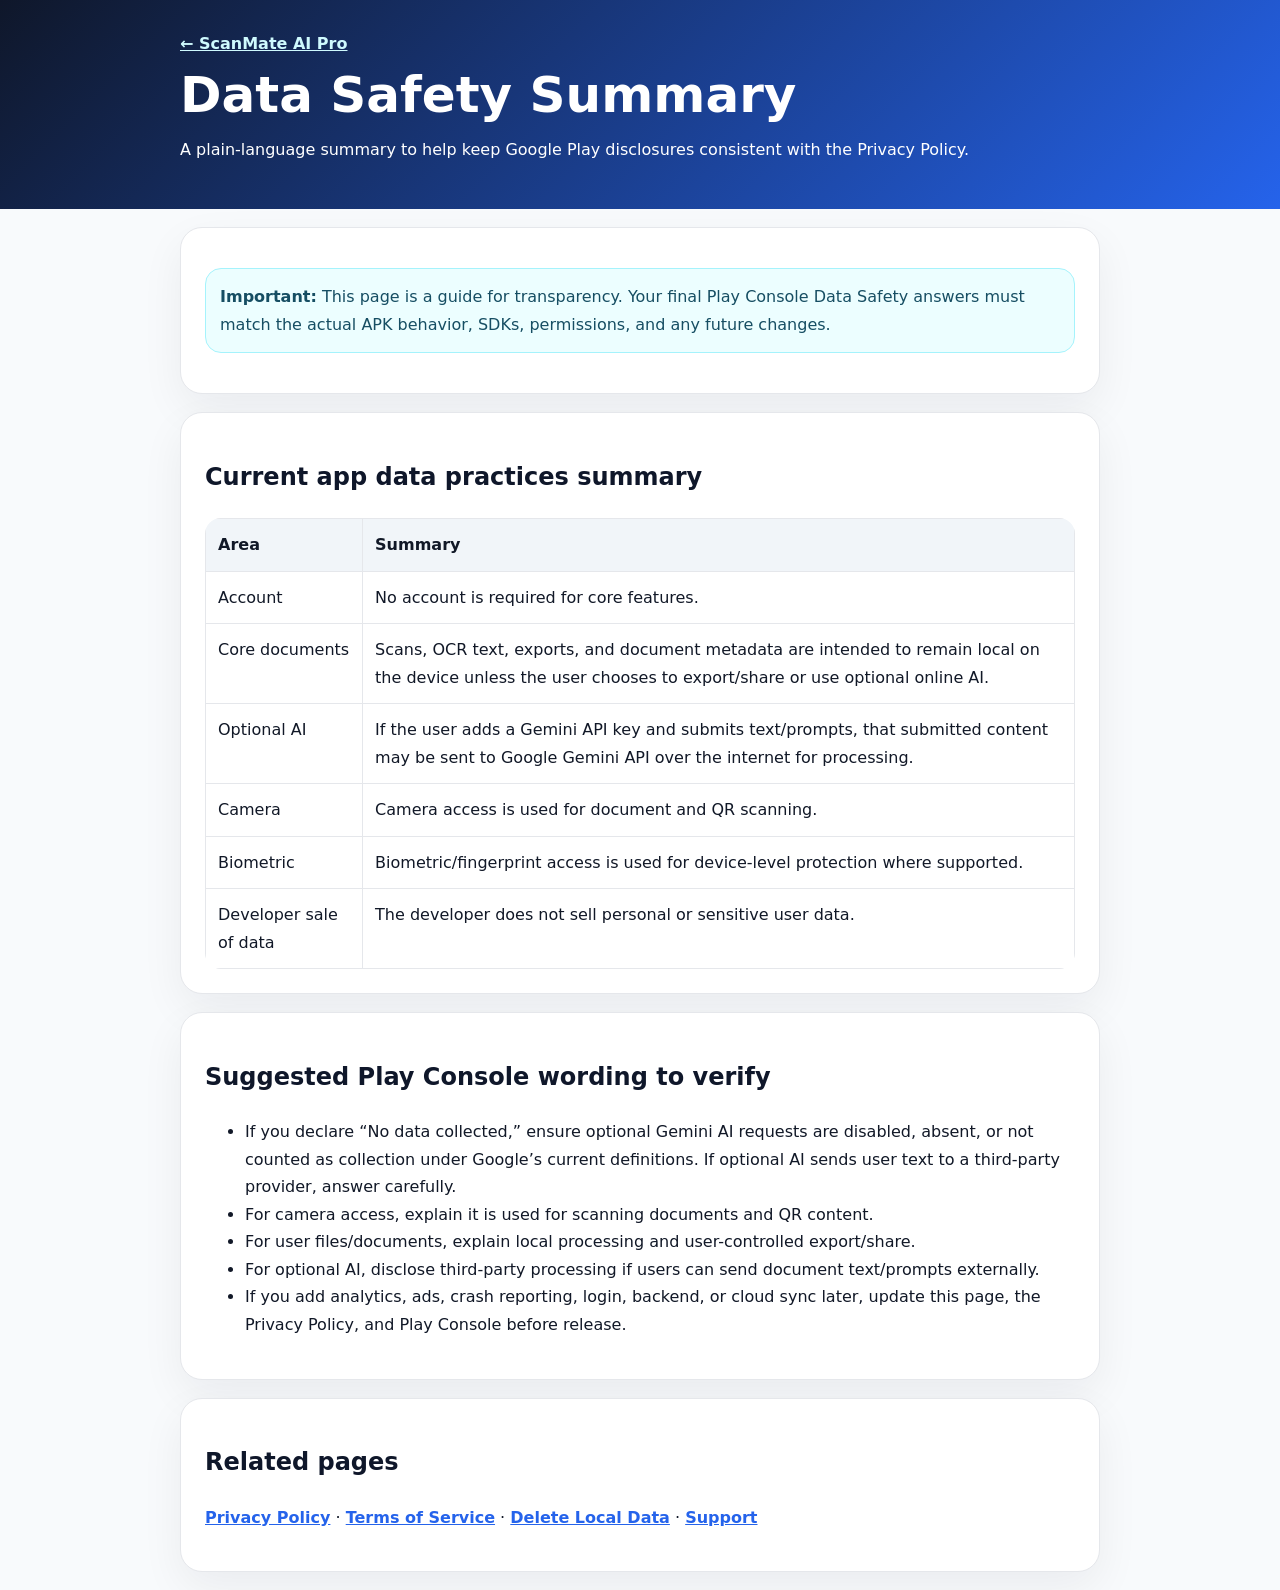
==== data-safety.html @ 618969b6 "Add files via upload" ====
<!doctype html>
<html lang="en">
<head><meta charset="utf-8"><meta name="viewport" content="width=device-width, initial-scale=1"><title>Data Safety Summary — ScanMate AI Pro</title><style>body{margin:0;background:#f8fafc;color:#111827;font-family:Inter,system-ui,-apple-system,"Segoe UI",Arial,sans-serif;line-height:1.72}.top{background:linear-gradient(135deg,#0f172a,#2563eb);color:white;padding:30px 0}.wrap{width:min(920px,calc(100% - 32px));margin:auto}.card{background:white;border:1px solid #e5e7eb;border-radius:22px;padding:24px;margin:18px 0;box-shadow:0 16px 44px rgba(15,23,42,.06)}h1{font-size:clamp(32px,5vw,50px);line-height:1;margin:12px 0}h2{color:#0f172a}table{width:100%;border-collapse:collapse;overflow:hidden;border-radius:16px}th,td{text-align:left;border:1px solid #e5e7eb;padding:12px;vertical-align:top}th{background:#f1f5f9}a{color:#2563eb;font-weight:800}.note{background:#ecfeff;border:1px solid #a5f3fc;border-radius:16px;padding:14px;color:#164e63}</style></head>
<body><header class="top"><div class="wrap"><a href="index.html" style="color:#cffafe">← ScanMate AI Pro</a><h1>Data Safety Summary</h1><p>A plain-language summary to help keep Google Play disclosures consistent with the Privacy Policy.</p></div></header><main class="wrap"><section class="card"><p class="note"><strong>Important:</strong> This page is a guide for transparency. Your final Play Console Data Safety answers must match the actual APK behavior, SDKs, permissions, and any future changes.</p></section><section class="card"><h2>Current app data practices summary</h2><table><tr><th>Area</th><th>Summary</th></tr><tr><td>Account</td><td>No account is required for core features.</td></tr><tr><td>Core documents</td><td>Scans, OCR text, exports, and document metadata are intended to remain local on the device unless the user chooses to export/share or use optional online AI.</td></tr><tr><td>Optional AI</td><td>If the user adds a Gemini API key and submits text/prompts, that submitted content may be sent to Google Gemini API over the internet for processing.</td></tr><tr><td>Camera</td><td>Camera access is used for document and QR scanning.</td></tr><tr><td>Biometric</td><td>Biometric/fingerprint access is used for device-level protection where supported.</td></tr><tr><td>Developer sale of data</td><td>The developer does not sell personal or sensitive user data.</td></tr></table></section><section class="card"><h2>Suggested Play Console wording to verify</h2><ul><li>If you declare “No data collected,” ensure optional Gemini AI requests are disabled, absent, or not counted as collection under Google’s current definitions. If optional AI sends user text to a third-party provider, answer carefully.</li><li>For camera access, explain it is used for scanning documents and QR content.</li><li>For user files/documents, explain local processing and user-controlled export/share.</li><li>For optional AI, disclose third-party processing if users can send document text/prompts externally.</li><li>If you add analytics, ads, crash reporting, login, backend, or cloud sync later, update this page, the Privacy Policy, and Play Console before release.</li></ul></section><section class="card"><h2>Related pages</h2><p><a href="privacy.html">Privacy Policy</a> · <a href="terms.html">Terms of Service</a> · <a href="delete-data.html">Delete Local Data</a> · <a href="support.html">Support</a></p></section></main></body></html>
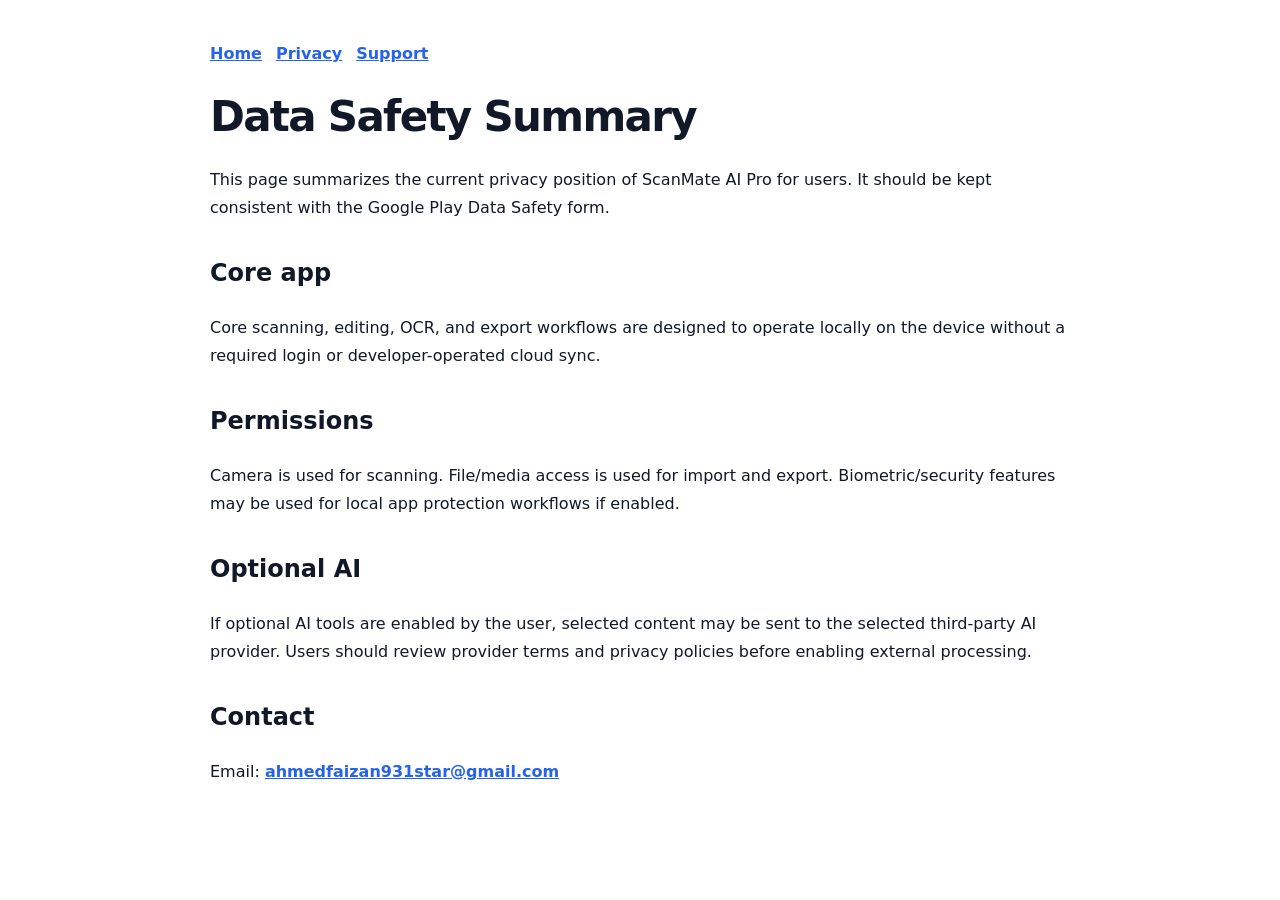
==== commit 75c92f8f: "Update website with better wording and UI" ====
--- a/data-safety.html
+++ b/data-safety.html
@@ -1,4 +1,13 @@
 <!doctype html>
 <html lang="en">
-<head><meta charset="utf-8"><meta name="viewport" content="width=device-width, initial-scale=1"><title>Data Safety Summary — ScanMate AI Pro</title><style>body{margin:0;background:#f8fafc;color:#111827;font-family:Inter,system-ui,-apple-system,"Segoe UI",Arial,sans-serif;line-height:1.72}.top{background:linear-gradient(135deg,#0f172a,#2563eb);color:white;padding:30px 0}.wrap{width:min(920px,calc(100% - 32px));margin:auto}.card{background:white;border:1px solid #e5e7eb;border-radius:22px;padding:24px;margin:18px 0;box-shadow:0 16px 44px rgba(15,23,42,.06)}h1{font-size:clamp(32px,5vw,50px);line-height:1;margin:12px 0}h2{color:#0f172a}table{width:100%;border-collapse:collapse;overflow:hidden;border-radius:16px}th,td{text-align:left;border:1px solid #e5e7eb;padding:12px;vertical-align:top}th{background:#f1f5f9}a{color:#2563eb;font-weight:800}.note{background:#ecfeff;border:1px solid #a5f3fc;border-radius:16px;padding:14px;color:#164e63}</style></head>
-<body><header class="top"><div class="wrap"><a href="index.html" style="color:#cffafe">← ScanMate AI Pro</a><h1>Data Safety Summary</h1><p>A plain-language summary to help keep Google Play disclosures consistent with the Privacy Policy.</p></div></header><main class="wrap"><section class="card"><p class="note"><strong>Important:</strong> This page is a guide for transparency. Your final Play Console Data Safety answers must match the actual APK behavior, SDKs, permissions, and any future changes.</p></section><section class="card"><h2>Current app data practices summary</h2><table><tr><th>Area</th><th>Summary</th></tr><tr><td>Account</td><td>No account is required for core features.</td></tr><tr><td>Core documents</td><td>Scans, OCR text, exports, and document metadata are intended to remain local on the device unless the user chooses to export/share or use optional online AI.</td></tr><tr><td>Optional AI</td><td>If the user adds a Gemini API key and submits text/prompts, that submitted content may be sent to Google Gemini API over the internet for processing.</td></tr><tr><td>Camera</td><td>Camera access is used for document and QR scanning.</td></tr><tr><td>Biometric</td><td>Biometric/fingerprint access is used for device-level protection where supported.</td></tr><tr><td>Developer sale of data</td><td>The developer does not sell personal or sensitive user data.</td></tr></table></section><section class="card"><h2>Suggested Play Console wording to verify</h2><ul><li>If you declare “No data collected,” ensure optional Gemini AI requests are disabled, absent, or not counted as collection under Google’s current definitions. If optional AI sends user text to a third-party provider, answer carefully.</li><li>For camera access, explain it is used for scanning documents and QR content.</li><li>For user files/documents, explain local processing and user-controlled export/share.</li><li>For optional AI, disclose third-party processing if users can send document text/prompts externally.</li><li>If you add analytics, ads, crash reporting, login, backend, or cloud sync later, update this page, the Privacy Policy, and Play Console before release.</li></ul></section><section class="card"><h2>Related pages</h2><p><a href="privacy.html">Privacy Policy</a> · <a href="terms.html">Terms of Service</a> · <a href="delete-data.html">Delete Local Data</a> · <a href="support.html">Support</a></p></section></main></body></html>
+<head><meta charset="utf-8"><meta name="viewport" content="width=device-width, initial-scale=1"><title>Data Safety Summary — ScanMate AI Pro</title>
+<style>body{font-family:ui-sans-serif,system-ui,-apple-system,Segoe UI,Roboto,Arial,sans-serif;max-width:860px;margin:0 auto;padding:40px 18px;line-height:1.75;color:#111827}h1{font-size:42px;letter-spacing:-.04em;line-height:1}h2{margin-top:30px}a{color:#2563eb;font-weight:650}nav a{margin-right:14px}</style></head>
+<body>
+<nav><a href="index.html">Home</a><a href="privacy.html">Privacy</a><a href="support.html">Support</a></nav>
+<h1>Data Safety Summary</h1>
+<p>This page summarizes the current privacy position of ScanMate AI Pro for users. It should be kept consistent with the Google Play Data Safety form.</p>
+<h2>Core app</h2><p>Core scanning, editing, OCR, and export workflows are designed to operate locally on the device without a required login or developer-operated cloud sync.</p>
+<h2>Permissions</h2><p>Camera is used for scanning. File/media access is used for import and export. Biometric/security features may be used for local app protection workflows if enabled.</p>
+<h2>Optional AI</h2><p>If optional AI tools are enabled by the user, selected content may be sent to the selected third-party AI provider. Users should review provider terms and privacy policies before enabling external processing.</p>
+<h2>Contact</h2><p>Email: <a href="mailto:ahmedfaizan931star@gmail.com">ahmedfaizan931star@gmail.com</a></p>
+</body></html>
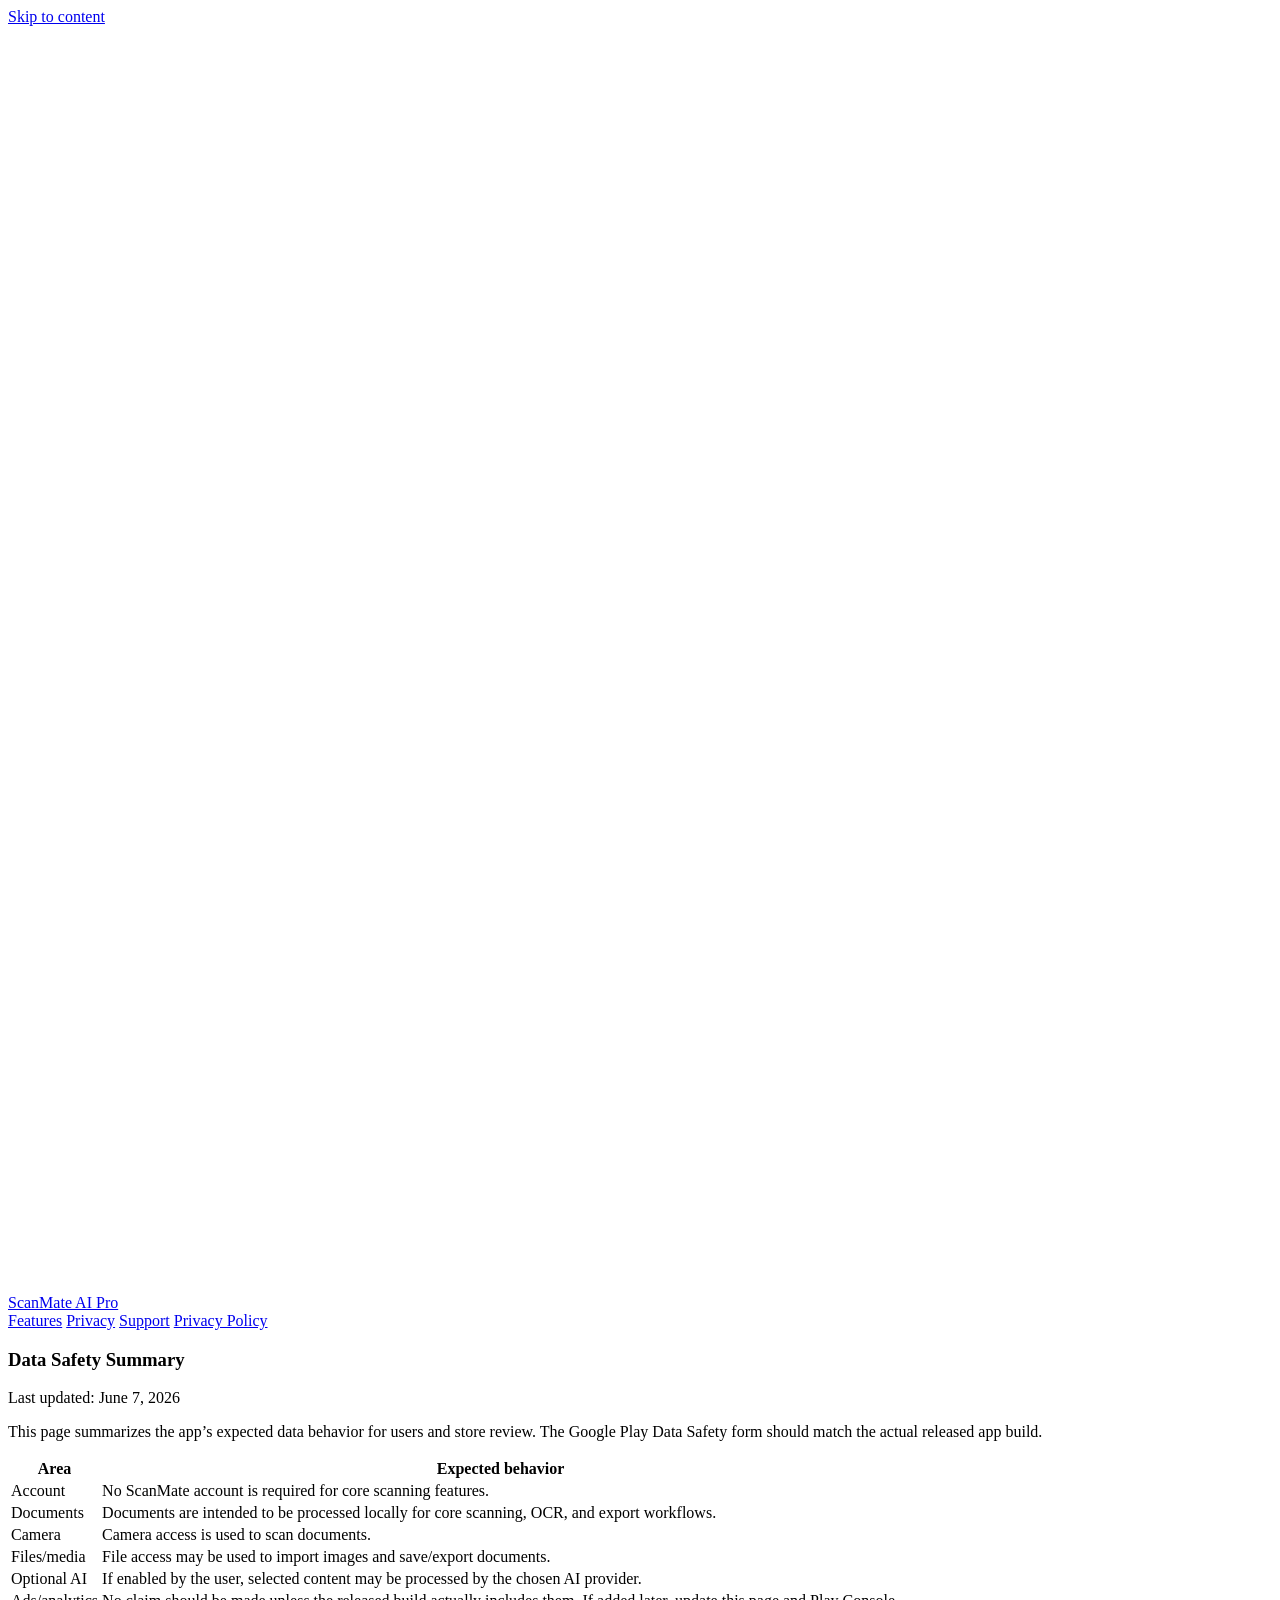
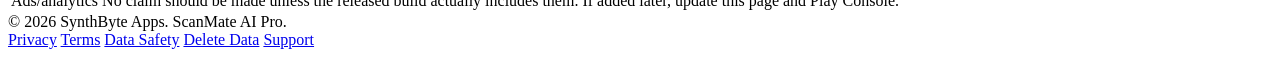
==== commit d6ec0e00: "Add files via upload" ====
--- a/data-safety.html
+++ b/data-safety.html
@@ -1,13 +1,44 @@
 <!doctype html>
 <html lang="en">
-<head><meta charset="utf-8"><meta name="viewport" content="width=device-width, initial-scale=1"><title>Data Safety Summary — ScanMate AI Pro</title>
-<style>body{font-family:ui-sans-serif,system-ui,-apple-system,Segoe UI,Roboto,Arial,sans-serif;max-width:860px;margin:0 auto;padding:40px 18px;line-height:1.75;color:#111827}h1{font-size:42px;letter-spacing:-.04em;line-height:1}h2{margin-top:30px}a{color:#2563eb;font-weight:650}nav a{margin-right:14px}</style></head>
+<head>
+  <meta charset="utf-8">
+  <meta name="viewport" content="width=device-width, initial-scale=1">
+  <title>Data Safety Summary — ScanMate AI Pro</title>
+  <meta name="description" content="Data Safety Summary for ScanMate AI Pro.">
+  <meta name="theme-color" content="#fbfcff">
+  <link rel="stylesheet" href="assets/style.css">
+</head>
 <body>
-<nav><a href="index.html">Home</a><a href="privacy.html">Privacy</a><a href="support.html">Support</a></nav>
-<h1>Data Safety Summary</h1>
-<p>This page summarizes the current privacy position of ScanMate AI Pro for users. It should be kept consistent with the Google Play Data Safety form.</p>
-<h2>Core app</h2><p>Core scanning, editing, OCR, and export workflows are designed to operate locally on the device without a required login or developer-operated cloud sync.</p>
-<h2>Permissions</h2><p>Camera is used for scanning. File/media access is used for import and export. Biometric/security features may be used for local app protection workflows if enabled.</p>
-<h2>Optional AI</h2><p>If optional AI tools are enabled by the user, selected content may be sent to the selected third-party AI provider. Users should review provider terms and privacy policies before enabling external processing.</p>
-<h2>Contact</h2><p>Email: <a href="mailto:ahmedfaizan931star@gmail.com">ahmedfaizan931star@gmail.com</a></p>
-</body></html>
+<a class="skip" href="#main">Skip to content</a>
+<header class="site-header">
+  <div class="container nav">
+    <a class="brand" href="index.html" aria-label="ScanMate AI Pro home"><span class="brand-mark"><svg viewBox="0 0 24 24" fill="none" aria-hidden="true"><path d="M8 3h6l4 4v14H8a2 2 0 0 1-2-2V5a2 2 0 0 1 2-2Z" stroke="white" stroke-width="1.7"/><path d="M14 3v5h5M9 12h6M9 15h5M9 18h4" stroke="white" stroke-width="1.7" stroke-linecap="round"/></svg></span><span>ScanMate AI Pro</span></a>
+    <nav class="nav-links" aria-label="Main navigation">
+      <a href="index.html#features">Features</a>
+      <a href="index.html#privacy">Privacy</a>
+      <a href="support.html">Support</a>
+      <a class="nav-cta" href="privacy.html">Privacy Policy</a>
+    </nav>
+  </div>
+</header>
+<main id="main">
+<section class="page"><div class="container"><article class="page-card">
+<h1>Data Safety Summary</h1><p class="page-meta">Last updated: June 7, 2026</p>
+<p>This page summarizes the app’s expected data behavior for users and store review. The Google Play Data Safety form should match the actual released app build.</p>
+<table class="table"><tr><th>Area</th><th>Expected behavior</th></tr><tr><td>Account</td><td>No ScanMate account is required for core scanning features.</td></tr><tr><td>Documents</td><td>Documents are intended to be processed locally for core scanning, OCR, and export workflows.</td></tr><tr><td>Camera</td><td>Camera access is used to scan documents.</td></tr><tr><td>Files/media</td><td>File access may be used to import images and save/export documents.</td></tr><tr><td>Optional AI</td><td>If enabled by the user, selected content may be processed by the chosen AI provider.</td></tr><tr><td>Ads/analytics</td><td>No claim should be made unless the released build actually includes them. If added later, update this page and Play Console.</td></tr></table>
+</article></div></section>
+</main>
+<footer class="site-footer">
+  <div class="container footer-grid">
+    <div>© 2026 SynthByte Apps. ScanMate AI Pro.</div>
+    <div class="footer-links">
+      <a href="privacy.html">Privacy</a>
+      <a href="terms.html">Terms</a>
+      <a href="data-safety.html">Data Safety</a>
+      <a href="delete-data.html">Delete Data</a>
+      <a href="support.html">Support</a>
+    </div>
+  </div>
+</footer>
+</body>
+</html>
